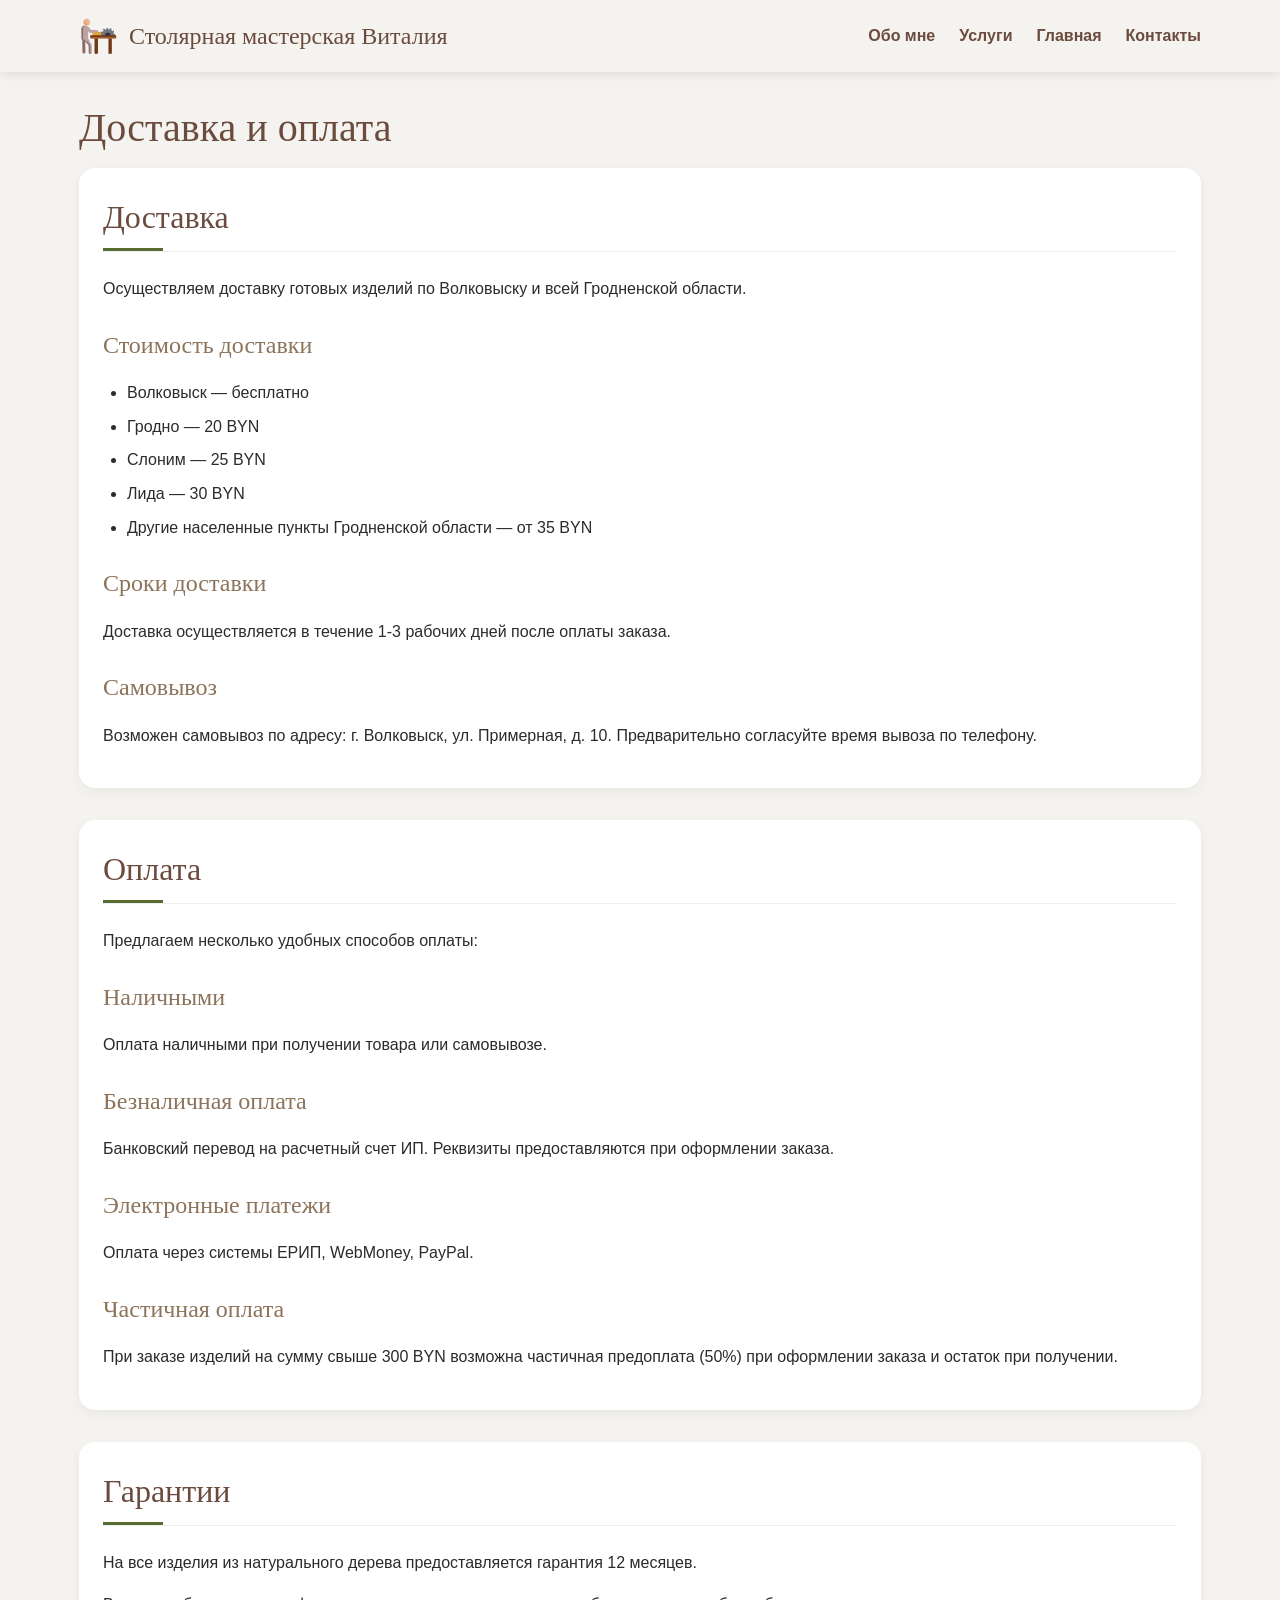
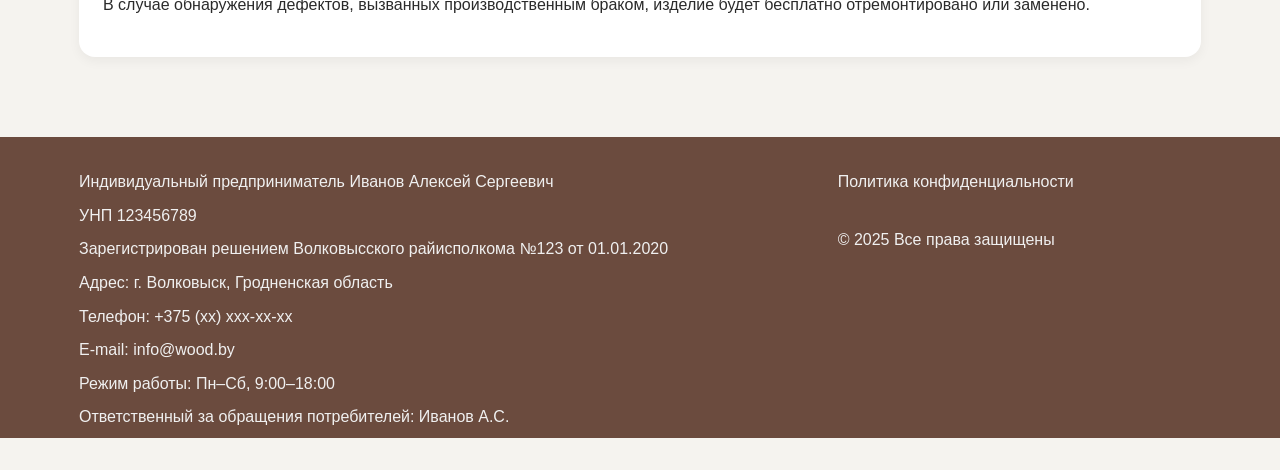
==== delivery/index.html @ 2ea64315 "feat(delivery): add delivery and payment page with navigation links - Created a comprehensive delive" ====
<!DOCTYPE html>
<html lang="ru">

<head>
    <meta charset="UTF-8">
    <meta name="viewport" content="width=device-width, initial-scale=1.0">
    <title>Доставка и оплата | Столярная мастерская Алексей</title>
    <meta name="description"
        content="Условия доставки и оплаты изделий из дерева. Работаем по Волковыску и Гродненской области.">

    <!-- Styles -->
    <link rel="stylesheet" href="../css/style.css">
</head>

<body>
    <!-- Header -->
    <header class="header">
        <div class="container">
            <div class="header-content">
                <div class="logo">
                    <a href="../index.html">
                        <img src="../images/ico.png" alt="Столярная мастерская Виталия" class="logo-img">
                        <h1 style="display: inline;">Столярная мастерская Виталия</h1>
                    </a>
                </div>
                <div class="menu-toggle">
                    <span></span>
                    <span></span>
                    <span></span>
                </div>
                <nav class="nav">
                    <ul class="nav-list">
                        <li><a href="../index.html#about">Обо мне</a></li>
                        <li><a href="../index.html#services">Услуги</a></li>
                        <li><a href="../index.html">Главная</a></li>
                        <li><a href="../index.html#contact">Контакты</a></li>
                    </ul>
                </nav>
            </div>
        </div>
    </header>

    <!-- Delivery and Payment Section -->
    <section class="delivery-full">
        <div class="container">
            <h1>Доставка и оплата</h1>

            <div class="delivery-content">
                <div class="delivery-section">
                    <h2>Доставка</h2>
                    <p>Осуществляем доставку готовых изделий по Волковыску и всей Гродненской области.</p>
                    
                    <h3>Стоимость доставки</h3>
                    <ul>
                        <li>Волковыск — бесплатно</li>
                        <li>Гродно — 20 BYN</li>
                        <li>Слоним — 25 BYN</li>
                        <li>Лида — 30 BYN</li>
                        <li>Другие населенные пункты Гродненской области — от 35 BYN</li>
                    </ul>
                    
                    <h3>Сроки доставки</h3>
                    <p>Доставка осуществляется в течение 1-3 рабочих дней после оплаты заказа.</p>
                    
                    <h3>Самовывоз</h3>
                    <p>Возможен самовывоз по адресу: г. Волковыск, ул. Примерная, д. 10. Предварительно согласуйте время вывоза по телефону.</p>
                </div>

                <div class="delivery-section">
                    <h2>Оплата</h2>
                    <p>Предлагаем несколько удобных способов оплаты:</p>
                    
                    <h3>Наличными</h3>
                    <p>Оплата наличными при получении товара или самовывозе.</p>
                    
                    <h3>Безналичная оплата</h3>
                    <p>Банковский перевод на расчетный счет ИП. Реквизиты предоставляются при оформлении заказа.</p>
                    
                    <h3>Электронные платежи</h3>
                    <p>Оплата через системы ЕРИП, WebMoney, PayPal.</p>
                    
                    <h3>Частичная оплата</h3>
                    <p>При заказе изделий на сумму свыше 300 BYN возможна частичная предоплата (50%) при оформлении заказа и остаток при получении.</p>
                </div>

                <div class="delivery-section">
                    <h2>Гарантии</h2>
                    <p>На все изделия из натурального дерева предоставляется гарантия 12 месяцев.</p>
                    <p>В случае обнаружения дефектов, вызванных производственным браком, изделие будет бесплатно отремонтировано или заменено.</p>
                </div>
            </div>
        </div>
    </section>

    <!-- Footer -->
    <footer class="footer">
        <div class="container">
            <div class="footer-content">
                <div class="footer-info">
                    <p>Индивидуальный предприниматель Иванов Алексей Сергеевич</p>
                    <p>УНП 123456789</p>
                    <p>Зарегистрирован решением Волковысского райисполкома №123 от 01.01.2020</p>
                    <p>Адрес: г. Волковыск, Гродненская область</p>
                    <p>Телефон: +375 (xx) xxx-xx-xx</p>
                    <p>E-mail: info@wood.by</p>
                    <p>Режим работы: Пн–Сб, 9:00–18:00</p>
                    <p>Ответственный за обращения потребителей: Иванов А.С.</p>
                </div>
                <div class="footer-links">
                    <a href="../privacy/index.html">Политика конфиденциальности</a>
                    <p>© 2025 Все права защищены</p>
                </div>
            </div>
        </div>
    </footer>

    <!-- Scripts -->
    <script src="../js/main.js"></script>
</body>

</html>
---- css/style.css ----
/* 
 * Color Palette:
 * Main background: Light wood color (#f5f3ef)
 * Accents: Warm brown (#6b4b3e)
 * Secondary: Walnut/Bronze (#8c735a)
 * Text: Dark gray (#2b2b2b)
 * Buttons: Natural green (#556b2f)
 */

/* Reset and base styles */
* {
    margin: 0;
    padding: 0;
    box-sizing: border-box;
}

body {
    font-family: 'PT Sans', 'Inter', Arial, sans-serif;
    font-size: 16px;
    line-height: 1.6;
    color: #2b2b2b;
    background-color: #f5f3ef;
}

h1,
h2,
h3,
h4,
h5,
h6 {
    font-family: 'Playfair Display', 'Lora', Georgia, serif;
    font-weight: normal;
    margin-bottom: 1rem;
    color: #6b4b3e;
}

h1 {
    font-size: 2.5rem;
    line-height: 1.2;
}

h2 {
    font-size: 2rem;
    margin-top: 2rem;
    margin-bottom: 1.5rem;
    position: relative;
    padding-bottom: 0.5rem;
}

h2:after {
    content: '';
    position: absolute;
    bottom: 0;
    left: 0;
    width: 60px;
    height: 3px;
    background-color: #556b2f;
}

.hero-content h2::after {
    content: none;
}

h3 {
    font-size: 1.5rem;
    margin-top: 1.5rem;
    margin-bottom: 1rem;
}

p {
    margin-bottom: 1rem;
}

a {
    color: #6b4b3e;
    text-decoration: none;
    transition: color 0.3s ease;
}

a:hover {
    color: #556b2f;
}

.container {
    width: 90%;
    max-width: 1200px;
    margin: 0 auto;
    padding: 0 15px;
}

.btn {
    display: inline-block;
    padding: 12px 24px;
    border-radius: 24px;
    font-family: 'PT Sans', 'Inter', Arial, sans-serif;
    font-weight: bold;
    text-align: center;
    text-decoration: none;
    cursor: pointer;
    transition: all 0.3s ease;
    border: none;
    font-size: 1rem;
}

.btn-primary {
    background-color: #556b2f;
    color: #fff;
}

.btn-primary:hover {
    background-color: #435524;
    color: #fff;
    transform: translateY(-2px);
    box-shadow: 0 4px 8px rgba(0, 0, 0, 0.1);
}

.btn-secondary {
    background-color: #6b4b3e;
    color: #fff;
}

.btn-secondary:hover {
    background-color: #553c31;
    color: #fff;
    transform: translateY(-2px);
    box-shadow: 0 4px 8px rgba(0, 0, 0, 0.1);
}

.text-center {
    text-align: center;
}

/* Brand Colored Buttons for Inline Consultation */
.btn-telegram-inline {
    background-color: #0088cc;
    /* Telegram Blue */
    color: #fff;
    display: flex;
    align-items: center;
    gap: 0.5rem;
}

.btn-telegram-inline:hover {
    background-color: #0077b3;
    color: #fff;
    transform: translateY(-2px);
    box-shadow: 0 4px 8px rgba(0, 0, 0, 0.1);
}

.btn-viber-inline {
    background-color: #7360f2;
    /* Viber Purple */
    color: #fff;
    display: flex;
    align-items: center;
    gap: 0.5rem;
}

.btn-viber-inline:hover {
    background-color: #624fd9;
    color: #fff;
    transform: translateY(-2px);
    box-shadow: 0 4px 8px rgba(0, 0, 0, 0.1);
}

/* Inline Consultation Buttons */
.inline-consultation-buttons {
    display: flex;
    justify-content: center;
    gap: 1rem;
    flex-wrap: wrap;
    margin: 1rem 0;
}

.inline-consultation-buttons .btn {
    padding: 8px 16px;
    font-size: 0.9rem;
}

.inline-consultation-buttons svg {
    transition: transform 0.3s ease;
}

.inline-consultation-buttons .btn:hover svg {
    transform: translateX(3px);
}

/* Header */
.header {
    background-color: rgba(245, 243, 239, 0.95);
    box-shadow: 0 2px 10px rgba(0, 0, 0, 0.1);
    position: sticky;
    top: 0;
    z-index: 1000;
}

.header-content {
    display: flex;
    justify-content: space-between;
    align-items: center;
    padding: 1rem 0;
}

.logo {
    display: flex;
    align-items: center;
}

.logo a {
    display: flex;
    align-items: center;
    text-decoration: none;
}

.logo h1 {
    font-size: 1.5rem;
    margin: 0;
    color: #6b4b3e;
}

.logo-img {
    height: 40px;
    width: auto;
    margin-right: 10px;
}

/* Burger Menu */
.menu-toggle {
    display: none;
    flex-direction: column;
    cursor: pointer;
    padding: 5px;
}

.menu-toggle span {
    width: 25px;
    height: 3px;
    background-color: #6b4b3e;
    margin: 3px 0;
    transition: 0.3s;
    border-radius: 2px;
}

/* Animated burger to X */
.menu-toggle.active span:nth-child(1) {
    transform: rotate(-45deg) translate(-5px, 6px);
}

.menu-toggle.active span:nth-child(2) {
    opacity: 0;
}

.menu-toggle.active span:nth-child(3) {
    transform: rotate(45deg) translate(-5px, -6px);
}

/* Nav Styles */
.nav-list {
    display: flex;
    list-style: none;
}

.nav-list li {
    margin-left: 1.5rem;
}

.nav-list a {
    font-weight: bold;
    color: #6b4b3e;
}

.nav-list a:hover {
    color: #556b2f;
}

.contact-button .btn {
    padding: 8px 16px;
    font-size: 0.9rem;
}

/* Hero Section */
.hero {
    background: linear-gradient(rgba(107, 75, 62, 0.7), rgba(107, 75, 62, 0.7)),
        url('../images/background.jpg') center/cover no-repeat;
    color: #fff;
    padding: 5rem 0;
    text-align: center;
}

.hero-content h2 {
    color: #fff;
    font-size: 2.8rem;
    margin-bottom: 1.5rem;
    text-shadow: 2px 2px 4px rgba(0, 0, 0, 0.5);
}

.hero-subtitle {
    font-size: 1.3rem;
    margin-bottom: 2rem;
    text-shadow: 1px 1px 2px rgba(0, 0, 0, 0.5);
}

/* About Section */
.about {
    padding: 3rem 0;
}

.about-content {
    display: flex;
    flex-wrap: wrap;
    gap: 2rem;
    align-items: center;
}

.about-text {
    flex: 1;
    min-width: 300px;
}

.about-image {
    flex: 1;
    min-width: 300px;
    height: 300px;
    border-radius: 16px;
    overflow: hidden;
}

.about-image img {
    width: 100%;
    height: 100%;
    object-fit: cover;
    display: block;
}

/* Services Section */
.services {
    padding: 3rem 0;
    background-color: #fff;
}

.services-grid {
    display: grid;
    grid-template-columns: repeat(auto-fit, minmax(250px, 1fr));
    gap: 2rem;
    margin-top: 2rem;
}

.service-card {
    background-color: #fff;
    border-radius: 16px;
    padding: 1.5rem;
    box-shadow: 0 4px 12px rgba(0, 0, 0, 0.05);
    transition: transform 0.3s ease, box-shadow 0.3s ease;
    border: 1px solid #eee;
}

.service-card:hover {
    transform: translateY(-5px);
    box-shadow: 0 8px 20px rgba(0, 0, 0, 0.1);
}

.service-card h3 {
    margin-top: 0;
    color: #6b4b3e;
}

/* Gallery Preview Section */
.gallery-preview {
    padding: 3rem 0;
}

.gallery-carousel {
    margin-top: 2rem;
    text-align: center;
}

.gallery-carousel a {
    color: #c75e33
}

/* Carousel Styles */
.carousel-container {
    position: relative;
    max-width: 800px;
    margin: 0 auto 2rem;
    height: 400px;
    border-radius: 16px;
    box-shadow: 0 4px 12px rgba(0, 0, 0, 0.1);
    overflow: hidden;
}

.carousel-slide {
    position: absolute;
    top: 0;
    left: 0;
    width: 100%;
    opacity: 0;
    visibility: hidden;
    transition: opacity 0.5s ease-in-out, visibility 0.5s ease-in-out;
    z-index: 1;
}

.carousel-slide img {
    width: 100%;
    height: 100%;
    object-fit: cover;
    display: block;
}

.carousel-slide.active {
    opacity: 1;
    visibility: visible;
    z-index: 2;
}

.carousel-nav {
    display: flex;
    justify-content: center;
    gap: 1rem;
    margin-bottom: 1rem;
}

.carousel-prev,
.carousel-next {
    background-color: #6b4b3e;
    color: white;
    border: none;
    font-size: 1.5rem;
    width: 40px;
    height: 40px;
    border-radius: 50%;
    cursor: pointer;
    transition: background-color 0.3s ease;
}

.carousel-prev:hover,
.carousel-next:hover {
    background-color: #556b2f;
}

.text-center {
    text-align: center;
}

/* Work Area Section */
.work-area {
    padding: 3rem 0;
    background-color: #fff;
}

.work-area p {
    font-size: 1.2rem;
}

/* Contact Section */
.contact {
    padding: 3rem 0;
}

.contact-content {
    display: flex;
    flex-wrap: wrap;
    gap: 2rem;
}

.contact-form {
    flex: 1;
    min-width: 300px;
}

.contact-info {
    flex: 1;
    min-width: 300px;
    background-color: #fff;
    padding: 1.5rem;
    border-radius: 16px;
    box-shadow: 0 4px 12px rgba(0, 0, 0, 0.05);
    align-self: flex-start;
}

.form-group {
    margin-bottom: 1.5rem;
}

.form-group label {
    display: block;
    margin-bottom: 0.5rem;
    font-weight: bold;
}

.form-group input,
.form-group textarea {
    width: 100%;
    padding: 0.75rem;
    border: 1px solid #ddd;
    border-radius: 8px;
    font-family: 'PT Sans', 'Inter', Arial, sans-serif;
    font-size: 1rem;
}

.form-group input[type="file"] {
    padding: 0.5rem;
    background-color: #f8f8f8;
    border: 1px dashed #ddd;
    cursor: pointer;
    width: 100%;
    border-radius: 8px;
}

.form-group input[type="file"]::-webkit-file-upload-button {
    background-color: #6b4b3e;
    color: white;
    padding: 0.5rem 1rem;
    border: none;
    border-radius: 4px;
    cursor: pointer;
    font-family: 'PT Sans', 'Inter', Arial, sans-serif;
    margin-right: 10px;
}

.form-group input[type="file"]::-webkit-file-upload-button:hover {
    background-color: #553c31;
}

.form-group input:focus,
.form-group textarea:focus {
    outline: none;
    border-color: #6b4b3e;
    box-shadow: 0 0 0 2px rgba(107, 75, 62, 0.2);
}

.checkbox-group {
    display: flex;
    align-items: flex-start;
}

.checkbox-group input {
    width: auto;
    margin-right: 0.5rem;
    margin-top: 0.3rem;
}

/* Honeypot field for spam protection - hidden visually but not to screen readers */
.honey {
    position: absolute;
    left: -5000px;
    top: -5000px;
}

/* Footer */
.footer {
    background-color: #6b4b3e;
    color: #fff;
    padding: 2rem 0 0;
    margin-top: 3rem;
}

.footer-content {
    display: flex;
    flex-wrap: wrap;
    gap: 2rem;
    margin-bottom: 2rem;
}

.footer-info {
    flex: 2;
    min-width: 300px;
}

.footer-info p {
    margin-bottom: 0.5rem;
    color: #f0f0f0;
}

.footer-links {
    flex: 1;
    min-width: 200px;
}

.footer-links a {
    color: #f0f0f0;
    display: block;
    margin-bottom: 1rem;
}

.footer-links a:hover {
    color: #d0d0d0;
}

.footer-links p {
    color: #f0f0f0;
    margin-top: 2rem;
}

/* Gallery Page */
.gallery-full {
    padding: 2rem 0;
}

.gallery-filters {
    display: flex;
    flex-wrap: wrap;
    gap: 0.5rem;
    margin-bottom: 2rem;
    justify-content: center;
}

.filter-btn {
    padding: 0.5rem 1rem;
    background-color: #fff;
    border: 1px solid #ddd;
    border-radius: 24px;
    cursor: pointer;
    transition: all 0.3s ease;
}

.filter-btn.active,
.filter-btn:hover {
    background-color: #6b4b3e;
    color: #fff;
    border-color: #6b4b3e;
}

.gallery-grid {
    display: grid;
    grid-template-columns: repeat(auto-fill, minmax(300px, 1fr));
    gap: 2rem;
}

.gallery-item {
    background-color: #fff;
    border-radius: 16px;
    overflow: hidden;
    box-shadow: 0 4px 12px rgba(0, 0, 0, 0.05);
    transition: transform 0.3s ease;
}

.gallery-item:hover {
    transform: translateY(-5px);
}

.gallery-item img {
    width: 100%;
    height: 250px;
    object-fit: cover;
    display: block;
}

.gallery-item-info {
    padding: 1rem;
}

.gallery-item-info h3 {
    margin-top: 0;
    margin-bottom: 0.5rem;
    color: #6b4b3e;
}

.gallery-item-info p {
    font-size: 0.9rem;
    color: #666;
    margin: 0;
}

/* Stock Page */
.stock-full {
    padding: 2rem 0;
}

.stock-filters {
    display: flex;
    flex-wrap: wrap;
    gap: 0.5rem;
    margin-bottom: 2rem;
    justify-content: center;
}

.stock-grid {
    display: grid;
    grid-template-columns: repeat(auto-fill, minmax(300px, 1fr));
    gap: 2rem;
}

.stock-item {
    background-color: #fff;
    border-radius: 16px;
    overflow: hidden;
    box-shadow: 0 4px 12px rgba(0, 0, 0, 0.05);
    transition: transform 0.3s ease;
}

.stock-item:hover {
    transform: translateY(-5px);
}

.stock-item img {
    width: 100%;
    height: 250px;
    object-fit: cover;
    display: block;
}

.stock-item-info {
    padding: 1rem;
}

.stock-item-info h3 {
    margin-top: 0;
    margin-bottom: 0.5rem;
    color: #6b4b3e;
}

.stock-item-info p {
    font-size: 0.9rem;
    color: #666;
    margin: 0;
}

.stock-item-price {
    display: flex;
    justify-content: space-between;
    align-items: center;
    margin-top: 1rem;
    padding-top: 1rem;
    border-top: 1px solid #eee;
}

.price {
    font-size: 1.2rem;
    font-weight: bold;
    color: #6b4b3e;
}

/* Delivery and Payment Page */
.delivery-full {
    padding: 2rem 0;
}

.delivery-content {
    display: flex;
    flex-direction: column;
    gap: 2rem;
}

.delivery-section {
    background-color: #fff;
    border-radius: 16px;
    padding: 1.5rem;
    box-shadow: 0 4px 12px rgba(0, 0, 0, 0.05);
}

.delivery-section h2 {
    margin-top: 0;
    color: #6b4b3e;
    padding-bottom: 0.5rem;
    border-bottom: 1px solid #eee;
}

.delivery-section h3 {
    margin-top: 1.5rem;
    color: #8c735a;
}

.delivery-section ul {
    padding-left: 1.5rem;
}

.delivery-section li {
    margin-bottom: 0.5rem;
}

/* Privacy Policy */
.privacy-policy {
    padding: 2rem 0;
}

.privacy-content h2 {
    color: #6b4b3e;
    margin-top: 2rem;
}

.privacy-content ul {
    margin-bottom: 1rem;
    padding-left: 1.5rem;
}

.privacy-content li {
    margin-bottom: 0.5rem;
}

/* Responsive Design */
@media (max-width: 768px) {
    h1 {
        font-size: 2rem;
    }

    h2 {
        font-size: 1.7rem;
    }

    .header-content {
        flex-direction: row;
        align-items: center;
        position: relative;
    }

    .menu-toggle {
        display: flex;
    }

    .nav {
        position: absolute;
        top: 100%;
        left: 0;
        width: 100%;
        background-color: rgba(245, 243, 239, 0.95);
        box-shadow: 0 2px 10px rgba(0, 0, 0, 0.1);
        padding: 1rem 0;
        transform: translateY(-150%);
        transition: transform 0.3s ease;
        z-index: 1000;
    }

    .nav.active {
        transform: translateY(0);
    }

    .nav-list {
        flex-direction: column;
        align-items: center;
    }

    .nav-list li {
        margin: 0.5rem 0;
    }

    .contact-button {
        display: none;
    }

    .hero {
        padding: 2.5rem 0;
    }

    .hero-content h2 {
        font-size: 2rem;
    }

    .logo h1 {
        font-size: 1rem;
    }

    .hero-subtitle {
        font-size: 1.1rem;
    }

    .about-content,
    .contact-content,
    .footer-content {
        flex-direction: column;
    }

    .carousel-container {
        height: 300px;
    }

    .carousel-slide img {
        height: 300px;
    }

    .gallery-filters {
        justify-content: flex-start;
        overflow-x: auto;
        padding-bottom: 0.5rem;
    }

    .filter-btn {
        white-space: nowrap;
    }

    /* Update padding for all sections on mobile */
    .about,
    .services,
    .gallery-preview,
    .work-area,
    .contact {
        padding: 1.5rem 0;
    }

    .hero {
        padding: 2.5rem 0;
    }
}

@media (max-width: 480px) {
    .container {
        width: 95%;
    }

    h1 {
        font-size: 1.8rem;
        max-width: 200px;
    }

    h2 {
        line-height: 1.3;
    }

    .hero-content h2 {
        font-size: 1.8rem;
    }

    .btn {
        padding: 10px 20px;
        font-size: 0.9rem;
    }

    .gallery-grid {
        grid-template-columns: 1fr;
        gap: 1rem;
    }

    .carousel-container {
        height: 250px;
    }

    .carousel-slide img {
        height: 250px;
    }

    .carousel-prev,
    .carousel-next {
        width: 30px;
        height: 30px;
        font-size: 1.2rem;
    }
}
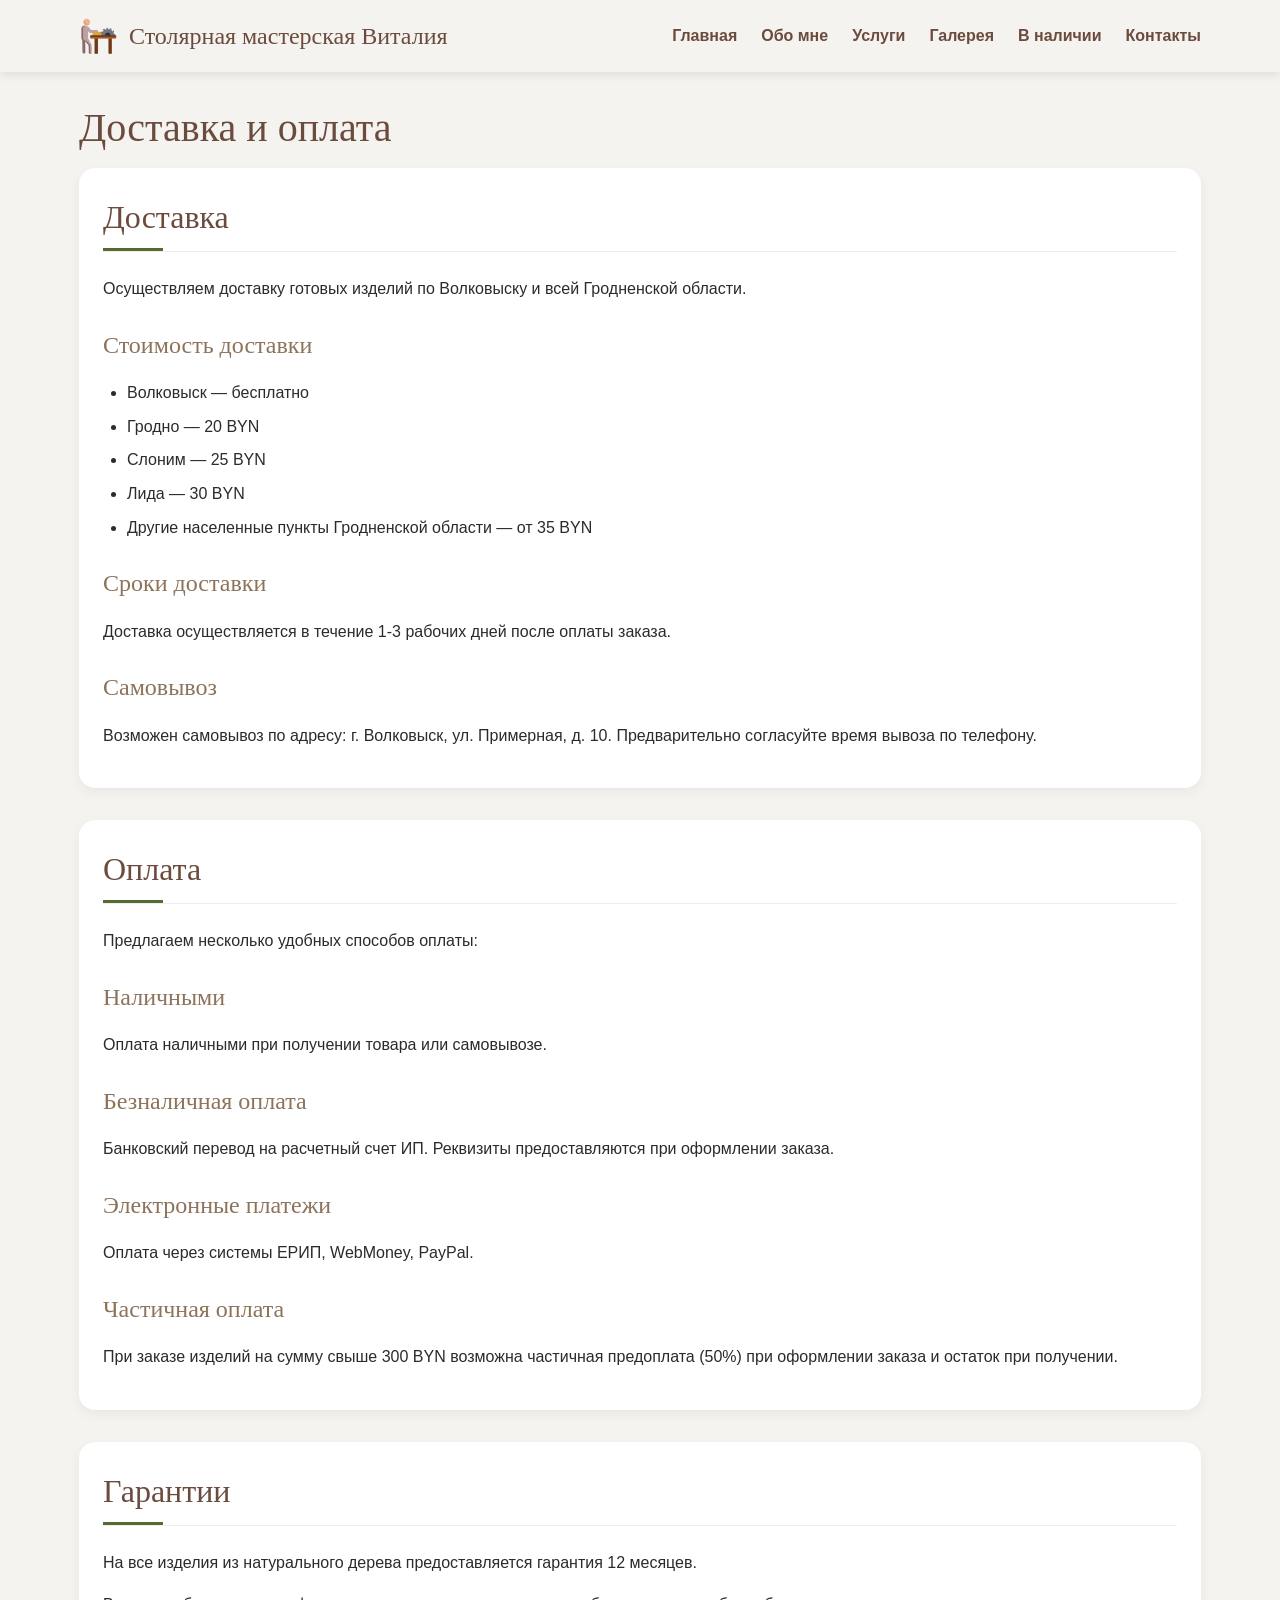
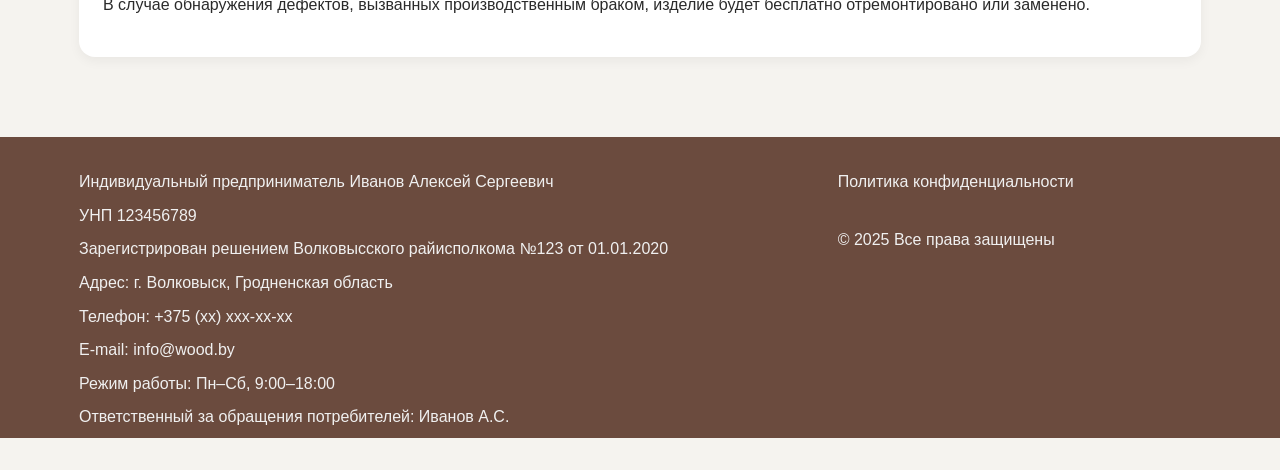
==== commit 1e7dbfc5: "fix(nav): correct and unify navigation menus across pages - Added missing link to main page in all n" ====
--- a/delivery/index.html
+++ b/delivery/index.html
@@ -30,9 +30,11 @@
                 </div>
                 <nav class="nav">
                     <ul class="nav-list">
+                        <li><a href="../index.html">Главная</a></li>
                         <li><a href="../index.html#about">Обо мне</a></li>
                         <li><a href="../index.html#services">Услуги</a></li>
-                        <li><a href="../index.html">Главная</a></li>
+                        <li><a href="../gallery/index.html">Галерея</a></li>
+                        <li><a href="../stock/index.html">В наличии</a></li>
                         <li><a href="../index.html#contact">Контакты</a></li>
                     </ul>
                 </nav>
@@ -49,7 +51,7 @@
                 <div class="delivery-section">
                     <h2>Доставка</h2>
                     <p>Осуществляем доставку готовых изделий по Волковыску и всей Гродненской области.</p>
-                    
+
                     <h3>Стоимость доставки</h3>
                     <ul>
                         <li>Волковыск — бесплатно</li>
@@ -58,35 +60,38 @@
                         <li>Лида — 30 BYN</li>
                         <li>Другие населенные пункты Гродненской области — от 35 BYN</li>
                     </ul>
-                    
+
                     <h3>Сроки доставки</h3>
                     <p>Доставка осуществляется в течение 1-3 рабочих дней после оплаты заказа.</p>
-                    
+
                     <h3>Самовывоз</h3>
-                    <p>Возможен самовывоз по адресу: г. Волковыск, ул. Примерная, д. 10. Предварительно согласуйте время вывоза по телефону.</p>
+                    <p>Возможен самовывоз по адресу: г. Волковыск, ул. Примерная, д. 10. Предварительно согласуйте время
+                        вывоза по телефону.</p>
                 </div>
 
                 <div class="delivery-section">
                     <h2>Оплата</h2>
                     <p>Предлагаем несколько удобных способов оплаты:</p>
-                    
+
                     <h3>Наличными</h3>
                     <p>Оплата наличными при получении товара или самовывозе.</p>
-                    
+
                     <h3>Безналичная оплата</h3>
                     <p>Банковский перевод на расчетный счет ИП. Реквизиты предоставляются при оформлении заказа.</p>
-                    
+
                     <h3>Электронные платежи</h3>
                     <p>Оплата через системы ЕРИП, WebMoney, PayPal.</p>
-                    
+
                     <h3>Частичная оплата</h3>
-                    <p>При заказе изделий на сумму свыше 300 BYN возможна частичная предоплата (50%) при оформлении заказа и остаток при получении.</p>
+                    <p>При заказе изделий на сумму свыше 300 BYN возможна частичная предоплата (50%) при оформлении
+                        заказа и остаток при получении.</p>
                 </div>
 
                 <div class="delivery-section">
                     <h2>Гарантии</h2>
                     <p>На все изделия из натурального дерева предоставляется гарантия 12 месяцев.</p>
-                    <p>В случае обнаружения дефектов, вызванных производственным браком, изделие будет бесплатно отремонтировано или заменено.</p>
+                    <p>В случае обнаружения дефектов, вызванных производственным браком, изделие будет бесплатно
+                        отремонтировано или заменено.</p>
                 </div>
             </div>
         </div>
